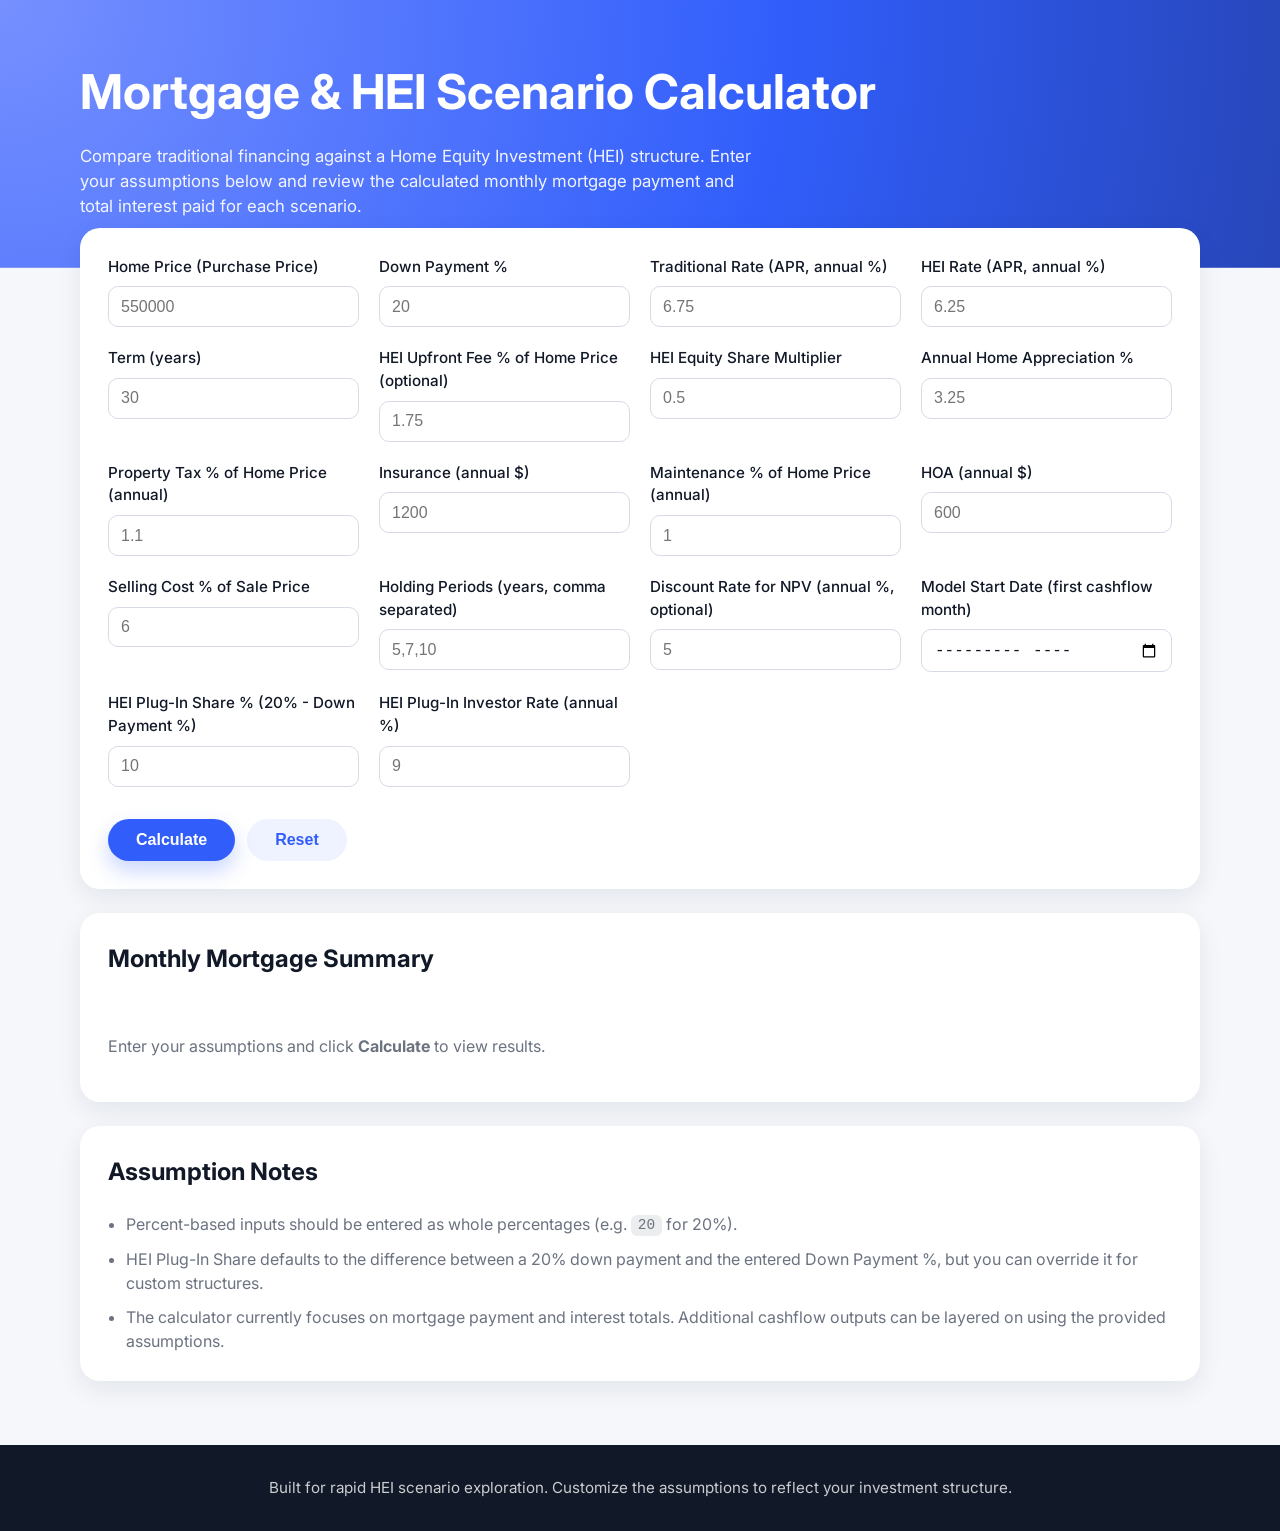
==== Calculator App/index.html @ b3e01faa "feat: Remove unused Calculator App directory Co-authored-by: anirudhramkumar <anirudhramkumar@berkel" ====
<!DOCTYPE html>
<html lang="en">
  <head>
    <meta charset="UTF-8" />
    <meta name="viewport" content="width=device-width, initial-scale=1.0" />
    <title>Mortgage & HEI Scenario Calculator</title>
    <link rel="stylesheet" href="./styles.css" />
    <link rel="preconnect" href="https://fonts.googleapis.com" />
    <link rel="preconnect" href="https://fonts.gstatic.com" crossorigin />
    <link
      href="https://fonts.googleapis.com/css2?family=Inter:wght@400;500;600;700&display=swap"
      rel="stylesheet"
    />
  </head>
  <body>
    <header class="app-header">
      <div class="wrapper">
        <h1>Mortgage &amp; HEI Scenario Calculator</h1>
        <p>
          Compare traditional financing against a Home Equity Investment (HEI)
          structure. Enter your assumptions below and review the calculated
          monthly mortgage payment and total interest paid for each scenario.
        </p>
      </div>
    </header>

    <main class="wrapper">
      <section class="card">
        <form id="calculator-form">
          <div class="form-grid">
            <label class="input-field">
              <span>Home Price (Purchase Price)</span>
              <input
                type="number"
                id="homePrice"
                min="0"
                step="1000"
                placeholder="550000"
                required
              />
            </label>

            <label class="input-field">
              <span>Down Payment %</span>
              <input
                type="number"
                id="downPaymentPct"
                min="0"
                max="100"
                step="0.01"
                placeholder="20"
                required
              />
            </label>

            <label class="input-field">
              <span>Traditional Rate (APR, annual %)</span>
              <input
                type="number"
                id="traditionalRate"
                min="0"
                step="0.01"
                placeholder="6.75"
                required
              />
            </label>

            <label class="input-field">
              <span>HEI Rate (APR, annual %)</span>
              <input
                type="number"
                id="heiRate"
                min="0"
                step="0.01"
                placeholder="6.25"
                required
              />
            </label>

            <label class="input-field">
              <span>Term (years)</span>
              <input
                type="number"
                id="termYears"
                min="1"
                max="50"
                step="1"
                placeholder="30"
                required
              />
            </label>

            <label class="input-field">
              <span>HEI Upfront Fee % of Home Price (optional)</span>
              <input
                type="number"
                id="heiUpfrontFeePct"
                min="0"
                max="100"
                step="0.01"
                placeholder="1.75"
              />
            </label>

            <label class="input-field">
              <span>HEI Equity Share Multiplier</span>
              <input
                type="number"
                id="heiEquityShareMultiplier"
                min="0"
                step="0.01"
                placeholder="0.5"
              />
            </label>

            <label class="input-field">
              <span>Annual Home Appreciation %</span>
              <input
                type="number"
                id="homeAppreciationPct"
                min="-100"
                max="200"
                step="0.01"
                placeholder="3.25"
              />
            </label>

            <label class="input-field">
              <span>Property Tax % of Home Price (annual)</span>
              <input
                type="number"
                id="propertyTaxPct"
                min="0"
                max="100"
                step="0.01"
                placeholder="1.1"
              />
            </label>

            <label class="input-field">
              <span>Insurance (annual $)</span>
              <input
                type="number"
                id="insuranceAnnual"
                min="0"
                step="50"
                placeholder="1200"
              />
            </label>

            <label class="input-field">
              <span>Maintenance % of Home Price (annual)</span>
              <input
                type="number"
                id="maintenancePct"
                min="0"
                max="100"
                step="0.01"
                placeholder="1"
              />
            </label>

            <label class="input-field">
              <span>HOA (annual $)</span>
              <input
                type="number"
                id="hoaAnnual"
                min="0"
                step="50"
                placeholder="600"
              />
            </label>

            <label class="input-field">
              <span>Selling Cost % of Sale Price</span>
              <input
                type="number"
                id="sellingCostPct"
                min="0"
                max="100"
                step="0.01"
                placeholder="6"
              />
            </label>

            <label class="input-field">
              <span>Holding Periods (years, comma separated)</span>
              <input
                type="text"
                id="holdingPeriods"
                placeholder="5,7,10"
              />
            </label>

            <label class="input-field">
              <span>Discount Rate for NPV (annual %, optional)</span>
              <input
                type="number"
                id="discountRatePct"
                min="-100"
                max="200"
                step="0.01"
                placeholder="5"
              />
            </label>

            <label class="input-field">
              <span>Model Start Date (first cashflow month)</span>
              <input type="month" id="modelStartDate" />
            </label>

            <label class="input-field">
              <span>HEI Plug-In Share % (20% - Down Payment %)</span>
              <input
                type="number"
                id="heiPlugInSharePct"
                min="0"
                max="100"
                step="0.01"
                placeholder="10"
              />
            </label>

            <label class="input-field">
              <span>HEI Plug-In Investor Rate (annual %)</span>
              <input
                type="number"
                id="heiInvestorRatePct"
                min="0"
                max="100"
                step="0.01"
                placeholder="9"
              />
            </label>
          </div>

          <div class="form-actions">
            <button type="submit" class="btn primary">Calculate</button>
            <button type="reset" class="btn ghost">Reset</button>
          </div>
        </form>
      </section>

      <section class="card results-card">
        <h2>Monthly Mortgage Summary</h2>
        <div class="results-grid" id="resultsGrid">
          <p class="muted">
            Enter your assumptions and click <strong>Calculate</strong> to view
            results.
          </p>
        </div>
      </section>

      <section class="card">
        <h2>Assumption Notes</h2>
        <ul class="notes-list">
          <li>
            Percent-based inputs should be entered as whole percentages
            (e.g.&nbsp;<code>20</code> for 20%).
          </li>
          <li>
            HEI Plug-In Share defaults to the difference between a 20% down
            payment and the entered Down Payment %, but you can override it for
            custom structures.
          </li>
          <li>
            The calculator currently focuses on mortgage payment and interest
            totals. Additional cashflow outputs can be layered on using the
            provided assumptions.
          </li>
        </ul>
      </section>
    </main>

    <footer class="app-footer">
      <div class="wrapper">
        Built for rapid HEI scenario exploration. Customize the assumptions to
        reflect your investment structure.
      </div>
    </footer>

    <script src="./app.js" type="module"></script>
  </body>
</html>
---- Calculator App/styles.css ----
:root {
  color-scheme: light;
  font-family: "Inter", system-ui, -apple-system, BlinkMacSystemFont, sans-serif;
  font-size: 16px;
  line-height: 1.5;
  --color-bg: #f5f7fb;
  --color-card: #ffffff;
  --color-border: #d6dbe6;
  --color-primary: #315efb;
  --color-primary-hover: #2648c7;
  --color-muted: #6b7280;
  --color-heading: #111827;
  --shadow-sm: 0 8px 24px rgba(15, 23, 42, 0.08);
}

*,
*::before,
*::after {
  box-sizing: border-box;
}

body {
  margin: 0;
  background: var(--color-bg);
  color: var(--color-heading);
}

.wrapper {
  width: min(1120px, 92vw);
  margin-inline: auto;
}

.app-header {
  background: radial-gradient(circle at top left, #7690ff, #315efb 60%, #2746b9);
  color: #fff;
  padding: 3.5rem 0 3rem;
  text-align: left;
  box-shadow: inset 0 -1px 0 rgba(255, 255, 255, 0.2);
}

.app-header h1 {
  margin: 0 0 1rem;
  font-size: clamp(2rem, 3vw + 1rem, 3rem);
  font-weight: 700;
}

.app-header p {
  margin: 0;
  max-width: 680px;
  font-size: 1.05rem;
  color: rgba(255, 255, 255, 0.92);
}

main {
  margin-top: -2.5rem;
  padding-bottom: 4rem;
  display: grid;
  gap: 1.5rem;
}

.card {
  background: var(--color-card);
  border-radius: 20px;
  padding: 1.75rem;
  box-shadow: var(--shadow-sm);
}

.card h2 {
  margin-top: 0;
  margin-bottom: 1.35rem;
  font-size: 1.5rem;
}

.form-grid {
  display: grid;
  grid-template-columns: repeat(auto-fit, minmax(220px, 1fr));
  gap: 1.25rem;
}

.input-field {
  display: flex;
  flex-direction: column;
  gap: 0.5rem;
  font-weight: 500;
  color: var(--color-heading);
}

.input-field span {
  font-size: 0.95rem;
}

.input-field input {
  padding: 0.65rem 0.75rem;
  border: 1px solid var(--color-border);
  border-radius: 10px;
  font-size: 1rem;
  font-weight: 500;
  color: var(--color-heading);
  transition: border-color 0.2s ease, box-shadow 0.2s ease;
}

.input-field input:focus {
  outline: none;
  border-color: rgba(49, 94, 251, 0.75);
  box-shadow: 0 0 0 3px rgba(49, 94, 251, 0.15);
}

.form-actions {
  display: flex;
  gap: 0.75rem;
  margin-top: 2rem;
  flex-wrap: wrap;
}

.btn {
  border: none;
  border-radius: 999px;
  padding: 0.75rem 1.75rem;
  font-size: 1rem;
  font-weight: 600;
  cursor: pointer;
  transition: transform 0.2s ease, box-shadow 0.2s ease, background 0.2s ease;
}

.btn.primary {
  background: var(--color-primary);
  color: #fff;
  box-shadow: 0 10px 20px rgba(49, 94, 251, 0.25);
}

.btn.primary:hover {
  background: var(--color-primary-hover);
  transform: translateY(-1px);
}

.btn.ghost {
  background: rgba(49, 94, 251, 0.08);
  color: var(--color-primary);
}

.btn.ghost:hover {
  background: rgba(49, 94, 251, 0.16);
  transform: translateY(-1px);
}

.results-card {
  display: flex;
  flex-direction: column;
  gap: 1.25rem;
}

.notice {
  border-radius: 14px;
  padding: 0.85rem 1rem;
  border: 1px solid transparent;
  font-size: 0.95rem;
  line-height: 1.45;
}

.notice.warning {
  background: rgba(250, 204, 21, 0.16);
  border-color: rgba(250, 204, 21, 0.45);
  color: #8a6400;
}

.notice.error {
  background: rgba(248, 113, 113, 0.16);
  border-color: rgba(248, 113, 113, 0.35);
  color: #991b1b;
}

.notice ul {
  margin: 0.55rem 0 0;
  padding-left: 1.15rem;
}

.notice ul li {
  margin-bottom: 0.35rem;
}

.notice ul li:last-child {
  margin-bottom: 0;
}

.results-grid {
  display: grid;
  grid-template-columns: repeat(auto-fit, minmax(220px, 1fr));
  gap: 1.25rem;
}

.grid-span {
  grid-column: 1 / -1;
}

.result-panel {
  border: 1px solid var(--color-border);
  border-radius: 16px;
  padding: 1.25rem;
  background: rgba(49, 94, 251, 0.03);
  display: flex;
  flex-direction: column;
  gap: 0.65rem;
}

.result-panel h3 {
  margin: 0;
  font-size: 1.25rem;
  color: var(--color-primary);
}

.result-metric {
  display: flex;
  justify-content: space-between;
  align-items: center;
  font-weight: 600;
  font-size: 1.05rem;
}

.result-metric span:last-child {
  color: var(--color-heading);
}

.muted {
  color: var(--color-muted);
}

.notes-list {
  margin: 0;
  padding-left: 1.1rem;
  display: grid;
  gap: 0.6rem;
  color: var(--color-muted);
}

.app-footer {
  background: #111827;
  color: rgba(255, 255, 255, 0.78);
  padding: 2rem 0;
  font-size: 0.95rem;
  text-align: center;
}

code {
  font-family: "JetBrains Mono", "SFMono-Regular", Menlo, Consolas, monospace;
  background: rgba(17, 24, 39, 0.08);
  padding: 0.15rem 0.45rem;
  border-radius: 6px;
  font-size: 0.9rem;
}

@media (max-width: 720px) {
  .card {
    padding: 1.5rem;
  }

  .form-actions {
    flex-direction: column;
  }

  .btn {
    width: 100%;
    text-align: center;
  }
}
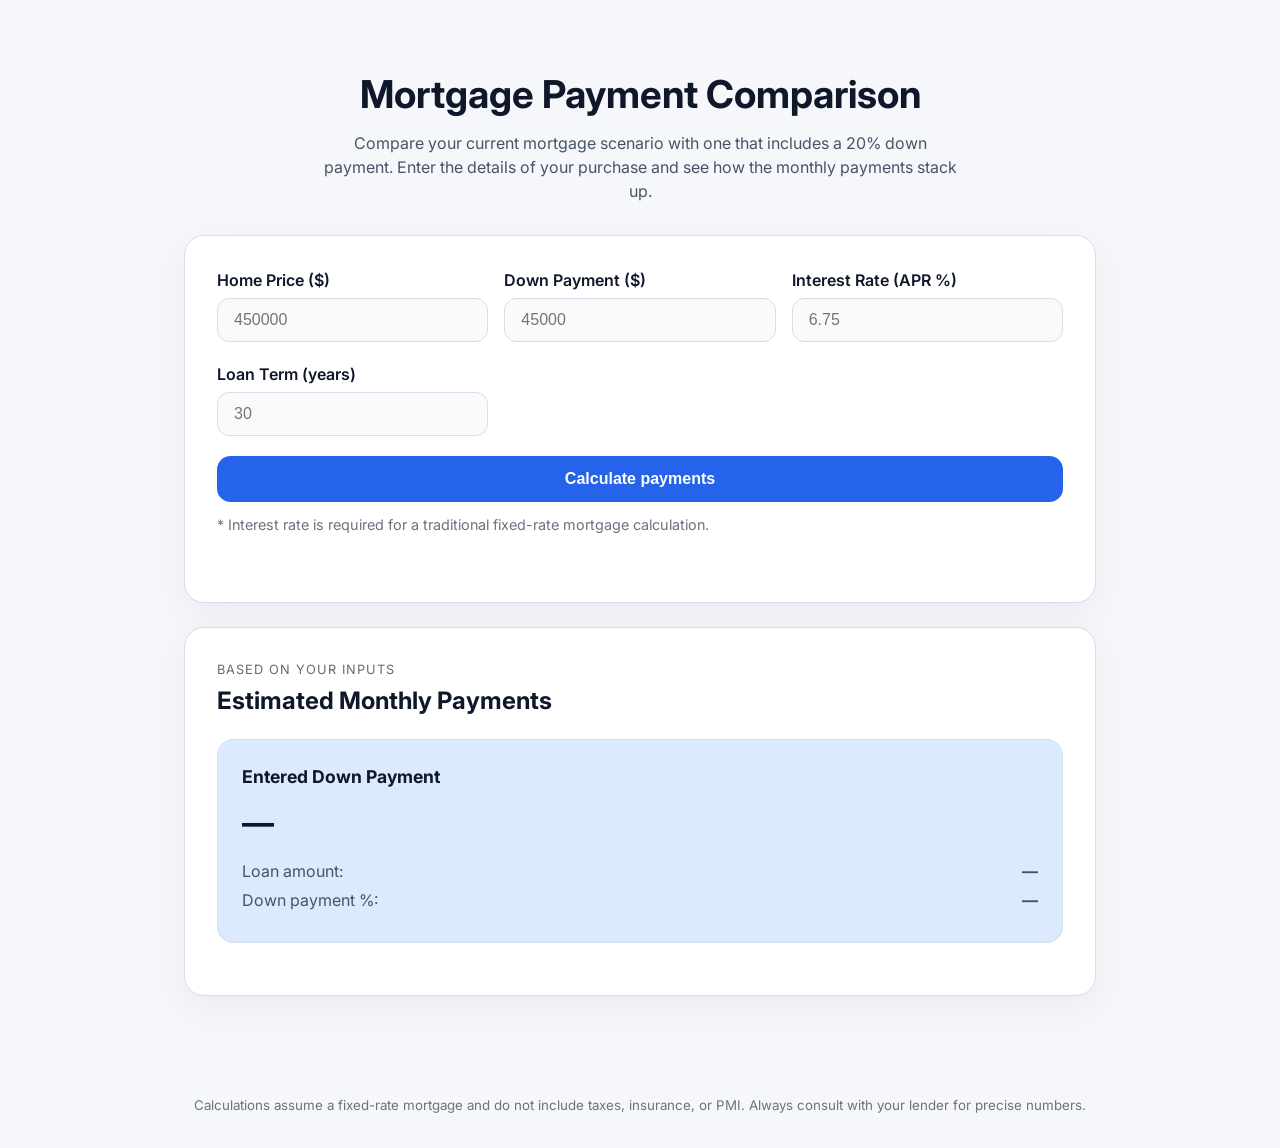
==== commit ffde8467: "Remove unused Calculator App placeholder Co-authored-by: anirudhramkumar <anirudhramkumar@berkeley.e" ====
--- a/Calculator App/index.html
+++ b/Calculator App/index.html
@@ -2,283 +2,128 @@
 <html lang="en">
   <head>
     <meta charset="UTF-8" />
-    <meta name="viewport" content="width=device-width, initial-scale=1.0" />
-    <title>Mortgage & HEI Scenario Calculator</title>
-    <link rel="stylesheet" href="./styles.css" />
+    <meta name="viewport" content="width=device-width, initial-scale=1" />
+    <title>Mortgage Payment Comparison</title>
     <link rel="preconnect" href="https://fonts.googleapis.com" />
     <link rel="preconnect" href="https://fonts.gstatic.com" crossorigin />
     <link
-      href="https://fonts.googleapis.com/css2?family=Inter:wght@400;500;600;700&display=swap"
+      href="https://fonts.googleapis.com/css2?family=Inter:wght@400;500;600&display=swap"
       rel="stylesheet"
     />
+    <link rel="stylesheet" href="./styles.css" />
   </head>
   <body>
-    <header class="app-header">
-      <div class="wrapper">
-        <h1>Mortgage &amp; HEI Scenario Calculator</h1>
+    <main class="app-shell">
+      <header class="hero">
+        <h1>Mortgage Payment Comparison</h1>
         <p>
-          Compare traditional financing against a Home Equity Investment (HEI)
-          structure. Enter your assumptions below and review the calculated
-          monthly mortgage payment and total interest paid for each scenario.
+          Compare your current mortgage scenario with one that includes a 20% down
+          payment. Enter the details of your purchase and see how the monthly
+          payments stack up.
         </p>
-      </div>
-    </header>
+      </header>
 
-    <main class="wrapper">
-      <section class="card">
-        <form id="calculator-form">
-          <div class="form-grid">
-            <label class="input-field">
-              <span>Home Price (Purchase Price)</span>
-              <input
-                type="number"
-                id="homePrice"
-                min="0"
-                step="1000"
-                placeholder="550000"
-                required
-              />
-            </label>
-
-            <label class="input-field">
-              <span>Down Payment %</span>
-              <input
-                type="number"
-                id="downPaymentPct"
-                min="0"
-                max="100"
-                step="0.01"
-                placeholder="20"
-                required
-              />
-            </label>
-
-            <label class="input-field">
-              <span>Traditional Rate (APR, annual %)</span>
-              <input
-                type="number"
-                id="traditionalRate"
-                min="0"
-                step="0.01"
-                placeholder="6.75"
-                required
-              />
-            </label>
-
-            <label class="input-field">
-              <span>HEI Rate (APR, annual %)</span>
-              <input
-                type="number"
-                id="heiRate"
-                min="0"
-                step="0.01"
-                placeholder="6.25"
-                required
-              />
-            </label>
-
-            <label class="input-field">
-              <span>Term (years)</span>
-              <input
-                type="number"
-                id="termYears"
-                min="1"
-                max="50"
-                step="1"
-                placeholder="30"
-                required
-              />
-            </label>
-
-            <label class="input-field">
-              <span>HEI Upfront Fee % of Home Price (optional)</span>
-              <input
-                type="number"
-                id="heiUpfrontFeePct"
-                min="0"
-                max="100"
-                step="0.01"
-                placeholder="1.75"
-              />
-            </label>
-
-            <label class="input-field">
-              <span>HEI Equity Share Multiplier</span>
-              <input
-                type="number"
-                id="heiEquityShareMultiplier"
-                min="0"
-                step="0.01"
-                placeholder="0.5"
-              />
-            </label>
-
-            <label class="input-field">
-              <span>Annual Home Appreciation %</span>
-              <input
-                type="number"
-                id="homeAppreciationPct"
-                min="-100"
-                max="200"
-                step="0.01"
-                placeholder="3.25"
-              />
-            </label>
-
-            <label class="input-field">
-              <span>Property Tax % of Home Price (annual)</span>
-              <input
-                type="number"
-                id="propertyTaxPct"
-                min="0"
-                max="100"
-                step="0.01"
-                placeholder="1.1"
-              />
-            </label>
-
-            <label class="input-field">
-              <span>Insurance (annual $)</span>
-              <input
-                type="number"
-                id="insuranceAnnual"
-                min="0"
-                step="50"
-                placeholder="1200"
-              />
-            </label>
-
-            <label class="input-field">
-              <span>Maintenance % of Home Price (annual)</span>
-              <input
-                type="number"
-                id="maintenancePct"
-                min="0"
-                max="100"
-                step="0.01"
-                placeholder="1"
-              />
-            </label>
-
-            <label class="input-field">
-              <span>HOA (annual $)</span>
-              <input
-                type="number"
-                id="hoaAnnual"
-                min="0"
-                step="50"
-                placeholder="600"
-              />
-            </label>
-
-            <label class="input-field">
-              <span>Selling Cost % of Sale Price</span>
-              <input
-                type="number"
-                id="sellingCostPct"
-                min="0"
-                max="100"
-                step="0.01"
-                placeholder="6"
-              />
-            </label>
-
-            <label class="input-field">
-              <span>Holding Periods (years, comma separated)</span>
-              <input
-                type="text"
-                id="holdingPeriods"
-                placeholder="5,7,10"
-              />
-            </label>
-
-            <label class="input-field">
-              <span>Discount Rate for NPV (annual %, optional)</span>
-              <input
-                type="number"
-                id="discountRatePct"
-                min="-100"
-                max="200"
-                step="0.01"
-                placeholder="5"
-              />
-            </label>
-
-            <label class="input-field">
-              <span>Model Start Date (first cashflow month)</span>
-              <input type="month" id="modelStartDate" />
-            </label>
-
-            <label class="input-field">
-              <span>HEI Plug-In Share % (20% - Down Payment %)</span>
-              <input
-                type="number"
-                id="heiPlugInSharePct"
-                min="0"
-                max="100"
-                step="0.01"
-                placeholder="10"
-              />
-            </label>
-
-            <label class="input-field">
-              <span>HEI Plug-In Investor Rate (annual %)</span>
-              <input
-                type="number"
-                id="heiInvestorRatePct"
-                min="0"
-                max="100"
-                step="0.01"
-                placeholder="9"
-              />
-            </label>
+      <section class="card form-card">
+        <form id="mortgage-form" novalidate>
+          <div class="field">
+            <label for="homePrice">Home Price ($)</label>
+            <input
+              type="number"
+              id="homePrice"
+              name="homePrice"
+              inputmode="decimal"
+              min="0"
+              step="1000"
+              placeholder="450000"
+              required
+            />
           </div>
 
-          <div class="form-actions">
-            <button type="submit" class="btn primary">Calculate</button>
-            <button type="reset" class="btn ghost">Reset</button>
+          <div class="field">
+            <label for="downPayment">Down Payment ($)</label>
+            <input
+              type="number"
+              id="downPayment"
+              name="downPayment"
+              inputmode="decimal"
+              min="0"
+              step="1000"
+              placeholder="45000"
+              required
+            />
           </div>
+
+          <div class="field">
+            <label for="interestRate">Interest Rate (APR %)</label>
+            <input
+              type="number"
+              id="interestRate"
+              name="interestRate"
+              inputmode="decimal"
+              min="0"
+              step="0.01"
+              placeholder="6.75"
+              required
+            />
+          </div>
+
+          <div class="field">
+            <label for="termYears">Loan Term (years)</label>
+            <input
+              type="number"
+              id="termYears"
+              name="termYears"
+              min="1"
+              step="1"
+              placeholder="30"
+              required
+            />
+          </div>
+
+          <button type="submit">Calculate payments</button>
+          <p class="helper-text">
+            * Interest rate is required for a traditional fixed-rate mortgage
+            calculation.
+          </p>
+          <p class="form-status" id="formStatus" role="status" aria-live="polite"></p>
         </form>
       </section>
 
-      <section class="card results-card">
-        <h2>Monthly Mortgage Summary</h2>
-        <div class="results-grid" id="resultsGrid">
-          <p class="muted">
-            Enter your assumptions and click <strong>Calculate</strong> to view
-            results.
-          </p>
+      <section class="card results-card" id="results" aria-live="polite" hidden>
+        <div>
+          <p class="eyebrow">Based on your inputs</p>
+          <h2 id="summaryTitle">Estimated Monthly Payments</h2>
         </div>
-      </section>
+        <div class="results-grid">
+          <article class="result-block">
+            <h3>Entered Down Payment</h3>
+            <p class="payment" id="actualPayment">&mdash;</p>
+            <ul>
+              <li><span>Loan amount:</span> <strong id="actualLoan">&mdash;</strong></li>
+              <li><span>Down payment %:</span> <strong id="actualDownPct">&mdash;</strong></li>
+            </ul>
+          </article>
 
-      <section class="card">
-        <h2>Assumption Notes</h2>
-        <ul class="notes-list">
-          <li>
-            Percent-based inputs should be entered as whole percentages
-            (e.g.&nbsp;<code>20</code> for 20%).
-          </li>
-          <li>
-            HEI Plug-In Share defaults to the difference between a 20% down
-            payment and the entered Down Payment %, but you can override it for
-            custom structures.
-          </li>
-          <li>
-            The calculator currently focuses on mortgage payment and interest
-            totals. Additional cashflow outputs can be layered on using the
-            provided assumptions.
-          </li>
-        </ul>
+          <article class="result-block" id="scenarioTwenty" hidden>
+            <h3>With 20% Down</h3>
+            <p class="payment" id="twentyPayment">&mdash;</p>
+            <ul>
+              <li><span>Loan amount:</span> <strong id="twentyLoan">&mdash;</strong></li>
+              <li><span>Down payment %:</span> <strong>20%</strong></li>
+            </ul>
+          </article>
+        </div>
+        <p class="delta" id="deltaMessage"></p>
       </section>
     </main>
 
-    <footer class="app-footer">
-      <div class="wrapper">
-        Built for rapid HEI scenario exploration. Customize the assumptions to
-        reflect your investment structure.
-      </div>
+    <footer class="footnote">
+      <small>
+        Calculations assume a fixed-rate mortgage and do not include taxes,
+        insurance, or PMI. Always consult with your lender for precise numbers.
+      </small>
     </footer>
 
-    <script src="./app.js" type="module"></script>
+    <script src="./script.js" defer></script>
   </body>
 </html>
--- a/Calculator App/styles.css
+++ b/Calculator App/styles.css
@@ -1,146 +1,122 @@
 :root {
-  color-scheme: light;
-  font-family: "Inter", system-ui, -apple-system, BlinkMacSystemFont, sans-serif;
-  font-size: 16px;
+  font-family: 'Inter', system-ui, -apple-system, BlinkMacSystemFont, 'Segoe UI', sans-serif;
+  color: #0f172a;
+  background-color: #f5f7fb;
   line-height: 1.5;
-  --color-bg: #f5f7fb;
-  --color-card: #ffffff;
-  --color-border: #d6dbe6;
-  --color-primary: #315efb;
-  --color-primary-hover: #2648c7;
-  --color-muted: #6b7280;
-  --color-heading: #111827;
-  --shadow-sm: 0 8px 24px rgba(15, 23, 42, 0.08);
-}
-
-*,
-*::before,
-*::after {
+  font-weight: 400;
+  --card-bg: #ffffff;
+  --border: #d7dde9;
+  --accent: #2563eb;
+  --accent-soft: #dbeafe;
+  --danger: #dc2626;
+}
+
+* {
   box-sizing: border-box;
 }
 
 body {
   margin: 0;
-  background: var(--color-bg);
-  color: var(--color-heading);
-}
-
-.wrapper {
-  width: min(1120px, 92vw);
-  margin-inline: auto;
-}
-
-.app-header {
-  background: radial-gradient(circle at top left, #7690ff, #315efb 60%, #2746b9);
-  color: #fff;
-  padding: 3.5rem 0 3rem;
-  text-align: left;
-  box-shadow: inset 0 -1px 0 rgba(255, 255, 255, 0.2);
-}
-
-.app-header h1 {
-  margin: 0 0 1rem;
-  font-size: clamp(2rem, 3vw + 1rem, 3rem);
-  font-weight: 700;
-}
-
-.app-header p {
-  margin: 0;
-  max-width: 680px;
-  font-size: 1.05rem;
-  color: rgba(255, 255, 255, 0.92);
-}
-
-main {
-  margin-top: -2.5rem;
-  padding-bottom: 4rem;
-  display: grid;
-  gap: 1.5rem;
+  min-height: 100vh;
+  background-color: var(--background, #f5f7fb);
+  color: inherit;
+}
+
+.app-shell {
+  margin: 0 auto;
+  padding: 2.5rem 1.5rem 4rem;
+  max-width: 960px;
+}
+
+.hero {
+  text-align: center;
+  margin-bottom: 2rem;
+}
+
+.hero h1 {
+  margin-bottom: 0.5rem;
+  font-size: clamp(2rem, 3vw, 2.75rem);
+}
+
+.hero p {
+  margin: 0 auto;
+  max-width: 640px;
+  color: #475467;
 }
 
 .card {
-  background: var(--color-card);
-  border-radius: 20px;
-  padding: 1.75rem;
-  box-shadow: var(--shadow-sm);
-}
-
-.card h2 {
-  margin-top: 0;
-  margin-bottom: 1.35rem;
-  font-size: 1.5rem;
-}
-
-.form-grid {
+  background: var(--card-bg);
+  border: 1px solid var(--border);
+  border-radius: 1.25rem;
+  padding: 2rem;
+  box-shadow: 0 12px 40px rgba(15, 23, 42, 0.05);
+}
+
+.form-card {
+  margin-bottom: 1.5rem;
+}
+
+form {
   display: grid;
   grid-template-columns: repeat(auto-fit, minmax(220px, 1fr));
-  gap: 1.25rem;
-}
-
-.input-field {
+  gap: 1.25rem 1rem;
+}
+
+.field {
   display: flex;
   flex-direction: column;
-  gap: 0.5rem;
-  font-weight: 500;
-  color: var(--color-heading);
-}
-
-.input-field span {
-  font-size: 0.95rem;
-}
-
-.input-field input {
-  padding: 0.65rem 0.75rem;
-  border: 1px solid var(--color-border);
-  border-radius: 10px;
+}
+
+label {
+  font-weight: 600;
+  margin-bottom: 0.35rem;
+}
+
+input[type='number'] {
+  border: 1px solid var(--border);
+  border-radius: 0.75rem;
+  padding: 0.75rem 1rem;
   font-size: 1rem;
-  font-weight: 500;
-  color: var(--color-heading);
-  transition: border-color 0.2s ease, box-shadow 0.2s ease;
-}
-
-.input-field input:focus {
+  background-color: #f9fafb;
+  transition: border-color 0.2s ease;
+}
+
+input[type='number']:focus {
+  border-color: var(--accent);
   outline: none;
-  border-color: rgba(49, 94, 251, 0.75);
-  box-shadow: 0 0 0 3px rgba(49, 94, 251, 0.15);
-}
-
-.form-actions {
-  display: flex;
-  gap: 0.75rem;
-  margin-top: 2rem;
-  flex-wrap: wrap;
-}
-
-.btn {
+  background-color: #fff;
+}
+
+button {
+  grid-column: 1 / -1;
   border: none;
-  border-radius: 999px;
-  padding: 0.75rem 1.75rem;
+  border-radius: 0.85rem;
+  background-color: var(--accent);
+  color: #fff;
+  padding: 0.9rem 1rem;
   font-size: 1rem;
   font-weight: 600;
   cursor: pointer;
-  transition: transform 0.2s ease, box-shadow 0.2s ease, background 0.2s ease;
-}
-
-.btn.primary {
-  background: var(--color-primary);
-  color: #fff;
-  box-shadow: 0 10px 20px rgba(49, 94, 251, 0.25);
-}
-
-.btn.primary:hover {
-  background: var(--color-primary-hover);
+  transition: transform 0.2s ease, box-shadow 0.2s ease;
+}
+
+button:hover {
   transform: translateY(-1px);
-}
-
-.btn.ghost {
-  background: rgba(49, 94, 251, 0.08);
-  color: var(--color-primary);
-}
-
-.btn.ghost:hover {
-  background: rgba(49, 94, 251, 0.16);
-  transform: translateY(-1px);
+  box-shadow: 0 10px 25px rgba(37, 99, 235, 0.25);
+}
+
+.helper-text {
+  grid-column: 1 / -1;
+  margin-top: -0.5rem;
+  color: #6b7280;
+  font-size: 0.9rem;
+}
+
+.form-status {
+  grid-column: 1 / -1;
+  margin: 0;
+  font-weight: 600;
+  color: var(--danger);
 }
 
 .results-card {
@@ -149,116 +125,77 @@
   gap: 1.25rem;
 }
 
-.notice {
-  border-radius: 14px;
-  padding: 0.85rem 1rem;
-  border: 1px solid transparent;
-  font-size: 0.95rem;
-  line-height: 1.45;
-}
-
-.notice.warning {
-  background: rgba(250, 204, 21, 0.16);
-  border-color: rgba(250, 204, 21, 0.45);
-  color: #8a6400;
-}
-
-.notice.error {
-  background: rgba(248, 113, 113, 0.16);
-  border-color: rgba(248, 113, 113, 0.35);
-  color: #991b1b;
-}
-
-.notice ul {
-  margin: 0.55rem 0 0;
-  padding-left: 1.15rem;
-}
-
-.notice ul li {
-  margin-bottom: 0.35rem;
-}
-
-.notice ul li:last-child {
-  margin-bottom: 0;
+.eyebrow {
+  text-transform: uppercase;
+  letter-spacing: 0.08em;
+  font-size: 0.8rem;
+  color: #636a7b;
+  margin: 0 0 0.25rem;
+}
+
+h2 {
+  margin: 0;
 }
 
 .results-grid {
   display: grid;
   grid-template-columns: repeat(auto-fit, minmax(220px, 1fr));
-  gap: 1.25rem;
-}
-
-.grid-span {
-  grid-column: 1 / -1;
-}
-
-.result-panel {
-  border: 1px solid var(--color-border);
-  border-radius: 16px;
-  padding: 1.25rem;
-  background: rgba(49, 94, 251, 0.03);
-  display: flex;
-  flex-direction: column;
-  gap: 0.65rem;
-}
-
-.result-panel h3 {
-  margin: 0;
-  font-size: 1.25rem;
-  color: var(--color-primary);
-}
-
-.result-metric {
+  gap: 1rem;
+}
+
+.result-block {
+  border: 1px solid var(--border);
+  border-radius: 1rem;
+  padding: 1.5rem;
+  background-color: var(--accent-soft);
+}
+
+.result-block h3 {
+  margin: 0 0 0.5rem;
+  font-size: 1.1rem;
+}
+
+.payment {
+  font-size: 2rem;
+  font-weight: 700;
+  margin: 0 0 0.75rem;
+}
+
+.result-block ul {
+  list-style: none;
+  margin: 0;
+  padding: 0;
+  color: #475467;
+}
+
+.result-block li {
   display: flex;
   justify-content: space-between;
-  align-items: center;
-  font-weight: 600;
-  font-size: 1.05rem;
-}
-
-.result-metric span:last-child {
-  color: var(--color-heading);
-}
-
-.muted {
-  color: var(--color-muted);
-}
-
-.notes-list {
-  margin: 0;
-  padding-left: 1.1rem;
-  display: grid;
-  gap: 0.6rem;
-  color: var(--color-muted);
-}
-
-.app-footer {
-  background: #111827;
-  color: rgba(255, 255, 255, 0.78);
-  padding: 2rem 0;
-  font-size: 0.95rem;
+  margin-bottom: 0.35rem;
+}
+
+.result-block span {
+  color: #475467;
+}
+
+.delta {
+  margin: 0;
+  font-weight: 600;
+  color: #111827;
+}
+
+.footnote {
   text-align: center;
-}
-
-code {
-  font-family: "JetBrains Mono", "SFMono-Regular", Menlo, Consolas, monospace;
-  background: rgba(17, 24, 39, 0.08);
-  padding: 0.15rem 0.45rem;
-  border-radius: 6px;
-  font-size: 0.9rem;
-}
-
-@media (max-width: 720px) {
+  margin: 2rem 1rem;
+  color: #6b7280;
+}
+
+@media (max-width: 640px) {
   .card {
     padding: 1.5rem;
   }
 
-  .form-actions {
-    flex-direction: column;
+  button {
+    font-size: 1.05rem;
   }
-
-  .btn {
-    width: 100%;
-    text-align: center;
-  }
-}
+}
